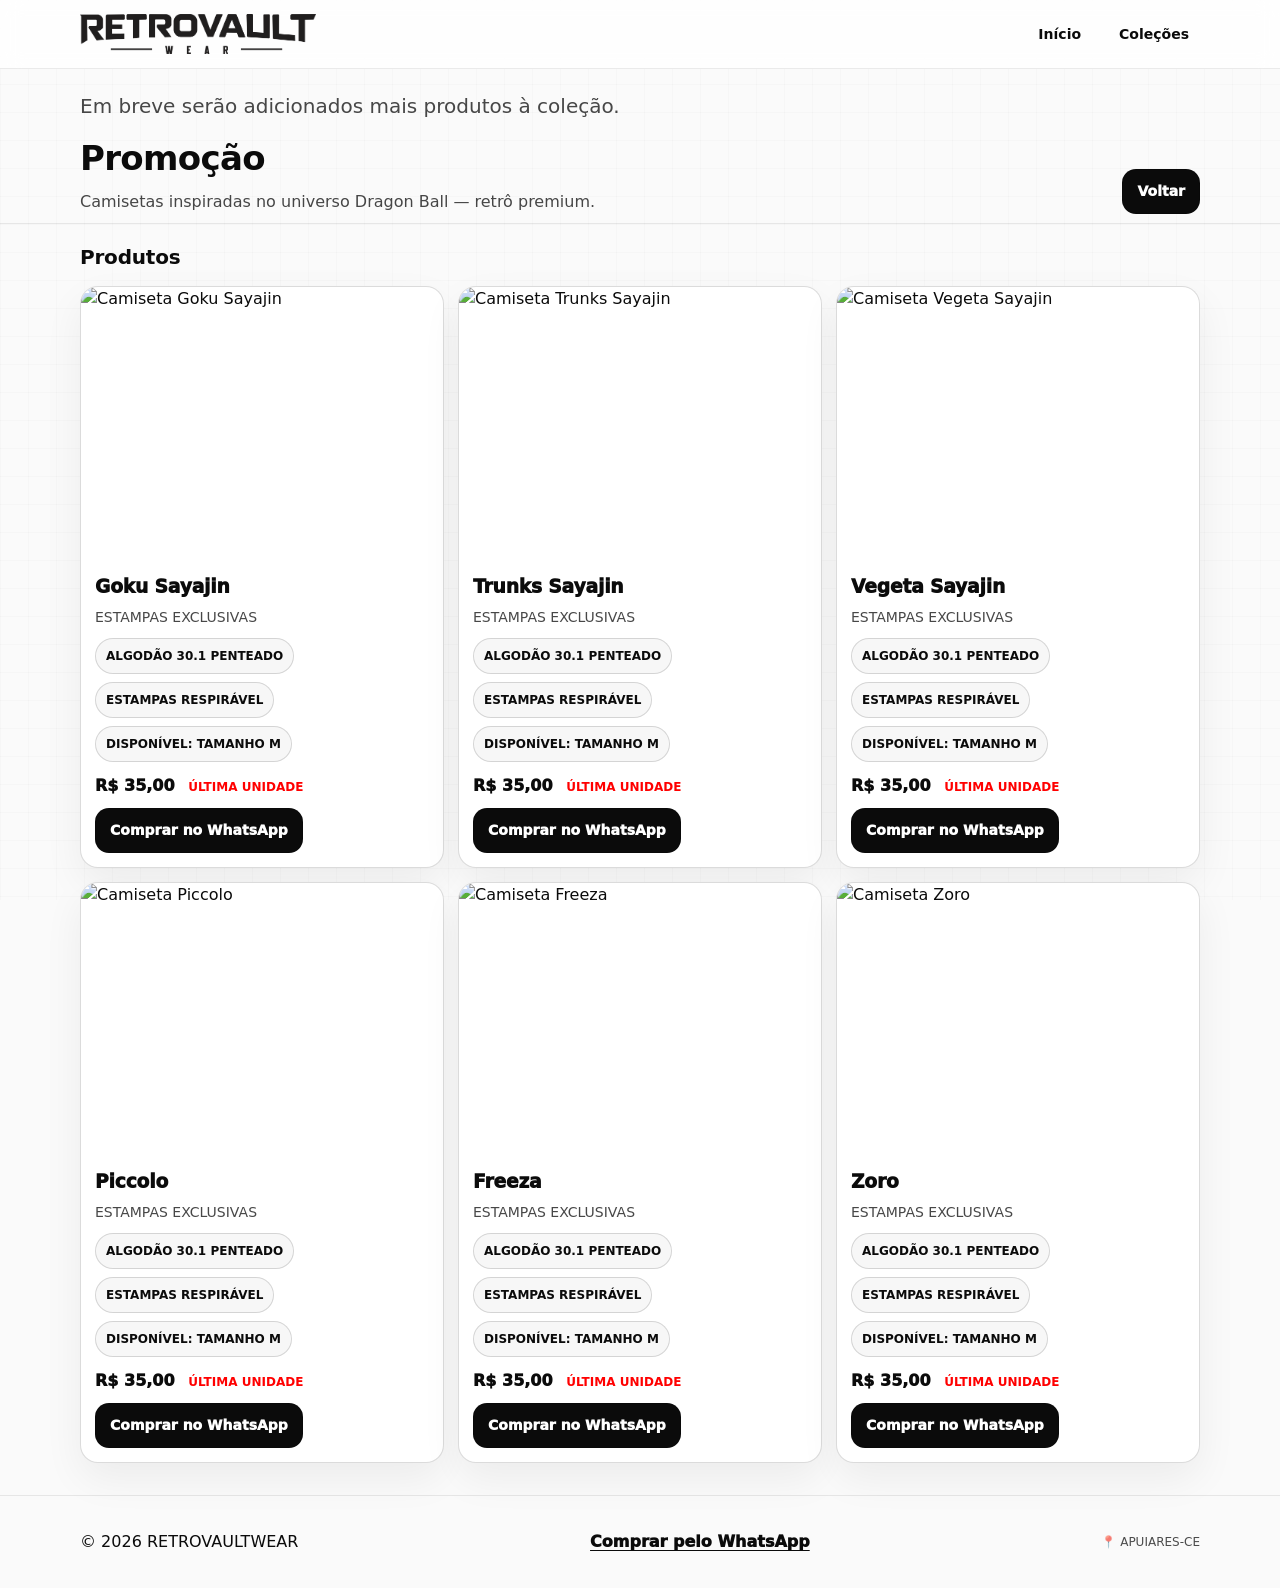
==== colecao.html @ 9330b997 "sim" ====
<!doctype html>
<html lang="pt-BR">
<head>
  <meta charset="utf-8" />
  <meta name="viewport" content="width=device-width,initial-scale=1" />
  <title>RETROVAULTWEAR — Coleção</title>

  <link rel="preconnect" href="https://fonts.googleapis.com">
  <link rel="preconnect" href="https://fonts.gstatic.com" crossorigin>
  <link href="https://fonts.googleapis.com/css2?family=Press+Start+2P&display=swap" rel="stylesheet">

  <link rel="stylesheet" href="style.css" />
</head>

<body>
  <header class="topbar">
    <div class="container topbar__inner">
      <a class="brand" href="index.html" aria-label="Ir para início">
        <img class="brand__logo" src="images/logo1.svg" alt="RETROVAULTWEAR">
      </a>

      <nav class="nav">
        <a class="nav__link" href="index.html">Início</a>
        <a class="nav__link" href="index.html#colecoes">Coleções</a>
      </nav>

      <button class="navToggle" id="navToggle" aria-label="Abrir menu">
        <span></span><span></span><span></span>
      </button>
    </div>

    <div class="navMobile" id="navMobile">
      <a class="navMobile__link" href="index.html">Início</a>
      <a class="navMobile__link" href="index.html#colecoes">Coleções</a>
    </div>
  </header>

  <section class="pageHead">
    <div class="container pageHead__inner">
      <div>
        <p class="kicker">Em breve serão adicionados mais produtos à coleção.</p>
        <h1 class="pageHead__title" id="collectionTitle">Carregando…</h1>
        <p class="pageHead__subtitle" id="collectionDesc">Aguarde.</p>
      </div>

      <a class="btn" href="index.html#colecoes">Voltar</a>
    </div>
  </section>

  <main class="container section">
    <div class="section__head">
      <h2 class="section__title">Produtos</h2>
      <p class="section__hint" id="collectionSizeHint"></p>
    </div>

    <div class="grid" id="productsGrid"></div>
  </main>

  <footer class="footer">
    <div class="container footer__inner">
      <p>© <span id="year"></span> RETROVAULTWEAR</p>
      <a class="footer__link" href="#" id="btnWhatsFooter">Comprar pelo WhatsApp</a>
      <p class="footer__addr">📍 APUIARES-CE</p>
    </div>
  </footer>

  <script src="app.js"></script>
</body>
</html>
---- style.css ----
/* =========================================================
   RETROVAULTWEAR — STYLE (premium clean + retro)
   ========================================================= */
*{ box-sizing:border-box; }
html,body{ height:100%; }
body{
  margin:0;
  font-family: ui-sans-serif, system-ui, -apple-system, Segoe UI, Roboto, Arial;
  color:#0b0b0b;
  background:#fafafa;
  line-height:1.5;
}
.container{ width:min(1120px, calc(100% - 32px)); margin:0 auto; }
a{ color:inherit; text-decoration:none; }

/* Topbar */
.topbar{
  position:sticky; top:0; z-index:50;
  background:rgba(255,255,255,.82);
  backdrop-filter: blur(10px);
  border-bottom:1px solid rgba(0,0,0,.08);
}
.topbar__inner{
  display:flex; align-items:center; justify-content:space-between;
  padding:14px 0; gap:12px;
}
.brand__pixel{ font-family:"Press Start 2P", system-ui; font-size:16px; letter-spacing:1px; }

.nav{ display:flex; gap:16px; align-items:center; }
.nav__link{
  font-weight:800; font-size:14px;
  padding:8px 10px; border-radius:10px; border:1px solid transparent;
}
.nav__link:hover{ border-color:rgba(0,0,0,.12); background:rgba(0,0,0,.03); }
.nav__link.is-active{ border-color:rgba(0,0,0,.14); background:rgba(0,0,0,.04); }

.navToggle{
  display:none;
  width:44px; height:44px;
  border:1px solid rgba(0,0,0,.12);
  background:rgba(255,255,255,.7);
  border-radius:12px;
  cursor:pointer;
  padding:10px;
  gap:4px;
  flex-direction:column;
  justify-content:center;
}
.navToggle span{ display:block; height:2px; background:#0b0b0b; border-radius:999px; }

.navMobile{ display:none; border-top:1px solid rgba(0,0,0,.08); background:rgba(255,255,255,.92); }
.navMobile.is-open{ display:block; }
.navMobile__link{
  display:block; padding:12px 16px;
  font-weight:900;
  border-bottom:1px solid rgba(0,0,0,.06);
}

.hero__inner{ position:relative; display:block; }
.hero__title{
  font-size: clamp(24px, 3.4vw, 44px);
  line-height:1.08;
  margin:0 0 12px;
  letter-spacing:-0.02em;
}
.hero__subtitle{ margin:0 0 18px; color:rgba(0,0,0,.75); font-size:16px; max-width:56ch; }
.hero__actions{ display:flex; gap:10px; flex-wrap:wrap; }

/* Sections */
.section{ padding:18px 0 32px; }
.section__head{
  display:flex; align-items:baseline; justify-content:space-between;
  gap:12px; flex-wrap:wrap; margin-bottom:14px;
}
.section__title{ margin:0; font-size:20px; letter-spacing:-0.01em; }
.section__hint{ margin:0; color:rgba(0,0,0,.68); font-size:14px; }

/* Grid / Cards */
.grid{ display:grid; grid-template-columns:repeat(3, 1fr); gap:14px; }
.card{
  border:1px solid rgba(0,0,0,.14);
  border-radius:18px;
  overflow:hidden;
  background:#fff;
  box-shadow: 0 16px 40px rgba(0,0,0,.06);
  transition: transform .18s ease, box-shadow .18s ease;
}
.card:hover{ transform: translateY(-2px); box-shadow: 0 20px 60px rgba(0,0,0,.10); }
.card__img{ width:100%; aspect-ratio:4/3; object-fit:cover; display:block; }
.card__body{ padding:14px; }
.card__title{ margin:0 0 6px; font-weight:1000; letter-spacing:-0.01em; }
.card__desc{ margin:0 0 10px; color:rgba(0,0,0,.72); font-size:14px; }

.badges{ display:flex; flex-wrap:wrap; gap:8px; }
.badge{
  display:inline-flex;
  padding:8px 10px;
  border-radius:999px;
  border:1px solid rgba(0,0,0,.14);
  background:rgba(0,0,0,.03);
  font-size:12px;
  font-weight:900;
}

.price{ font-weight:1000; font-size:16px; margin: 0 0 10px; }
.btnRow{ display:flex; gap:10px; flex-wrap:wrap; }

/* Botões */
.btn{
  display:inline-flex; align-items:center; justify-content:center;
  gap:8px;
  padding:11px 14px;
  border-radius:14px;
  border:1px solid rgba(0,0,0,.14);
  background:#0b0b0b; color:#fff;
  font-weight:1000; font-size:14px;
  cursor:pointer;
  transition: transform .15s ease, opacity .15s ease;
}
.btn:hover{ transform: translateY(-1px); }
.btn:active{ transform: translateY(0); opacity:.92; }
.btn--ghost{ background:#fff; color:#0b0b0b; }

/* Cabeçalho colecao */
.pageHead{ padding:22px 0 10px; position:relative; }
.pageHead::after{ content:""; position:absolute; left:0; right:0; bottom:0; height:1px; background:rgba(0,0,0,.08); }
.pageHead__inner{ display:flex; align-items:flex-end; justify-content:space-between; gap:12px; flex-wrap:wrap; }
.kicker{ margin:0 0 12px; font-family:"Montserrat", system-ui; font-size:20px; opacity:.75; }
.pageHead__title{ margin:0 0 6px; font-size: clamp(22px, 3vw, 34px); letter-spacing:-0.02em; }
.pageHead__subtitle{ margin:0; color:rgba(0,0,0,.72); }

/* Informações extras do produto */
.specs{ display:flex; flex-wrap:wrap; gap:8px; margin: 0 0 12px; }
.spec{
  display:inline-flex;
  padding:8px 10px;
  border-radius:999px;
  border:1px solid rgba(0,0,0,.14);
  background: rgba(0,0,0,.03);
  font-size:12px;
  font-weight:900;
}

/* Footer */
.footer{ border-top:1px solid rgba(0,0,0,.08); padding:18px 0; }
.footer__inner{ display:flex; align-items:center; justify-content:space-between; gap:12px; flex-wrap:wrap; }
.footer__link{ font-weight:1000; text-decoration:underline; text-underline-offset:3px; }

/* Responsivo */
@media (max-width: 920px){ .grid{ grid-template-columns: repeat(2,1fr); } }
@media (max-width: 640px){
  .nav{ display:none; }
  .navToggle{ display:flex; }
  .grid{ grid-template-columns: 1fr; }
  .brand__pixel{ font-size:14px; }
}
/* =========================================================
   FUNDO RETRÔ — GRID NA PÁGINA INTEIRA
   (cole no FINAL do style.css)
   ========================================================= */

body::before{
  content:"";
  position: fixed;
  inset: 0;
  pointer-events: none;
  z-index: 0;
  background:
    linear-gradient(rgba(0,0,0,.03) 1px, transparent 1px) 0 0/28px 28px,
    linear-gradient(90deg, rgba(0,0,0,.03) 1px, transparent 1px) 0 0/28px 28px;
  opacity: .6;
}

/* Garante que o conteúdo fique acima do grid */
body > *{
  position: relative;
  z-index: 1;
}
.brand__logo{
  height: 40px;      /* tamanho do logo */
  width: auto;
  display: block;
image-rendering: auto; /* deixa suave e definido */}

@media (max-width: 640px){
  .brand__logo{
    height: 35px;
  }
}
.footer__left{
  display:flex;
  flex-direction:column;
  gap:4px;
}

.footer__copy{
  margin:0;
  font-weight:1000;
}

.footer__addr{
  margin:0;
  font-size:12px;
  color: rgba(0,0,0,.70);
}

.last-unit{
  color: red;
  font-weight: bold;
  font-size: 12px;
  margin-left: 8px;
  animation: piscar 1.5s infinite;
}

@keyframes piscar{
  0%{opacity:1;}
  50%{opacity:0;}
  100%{opacity:1;}
}
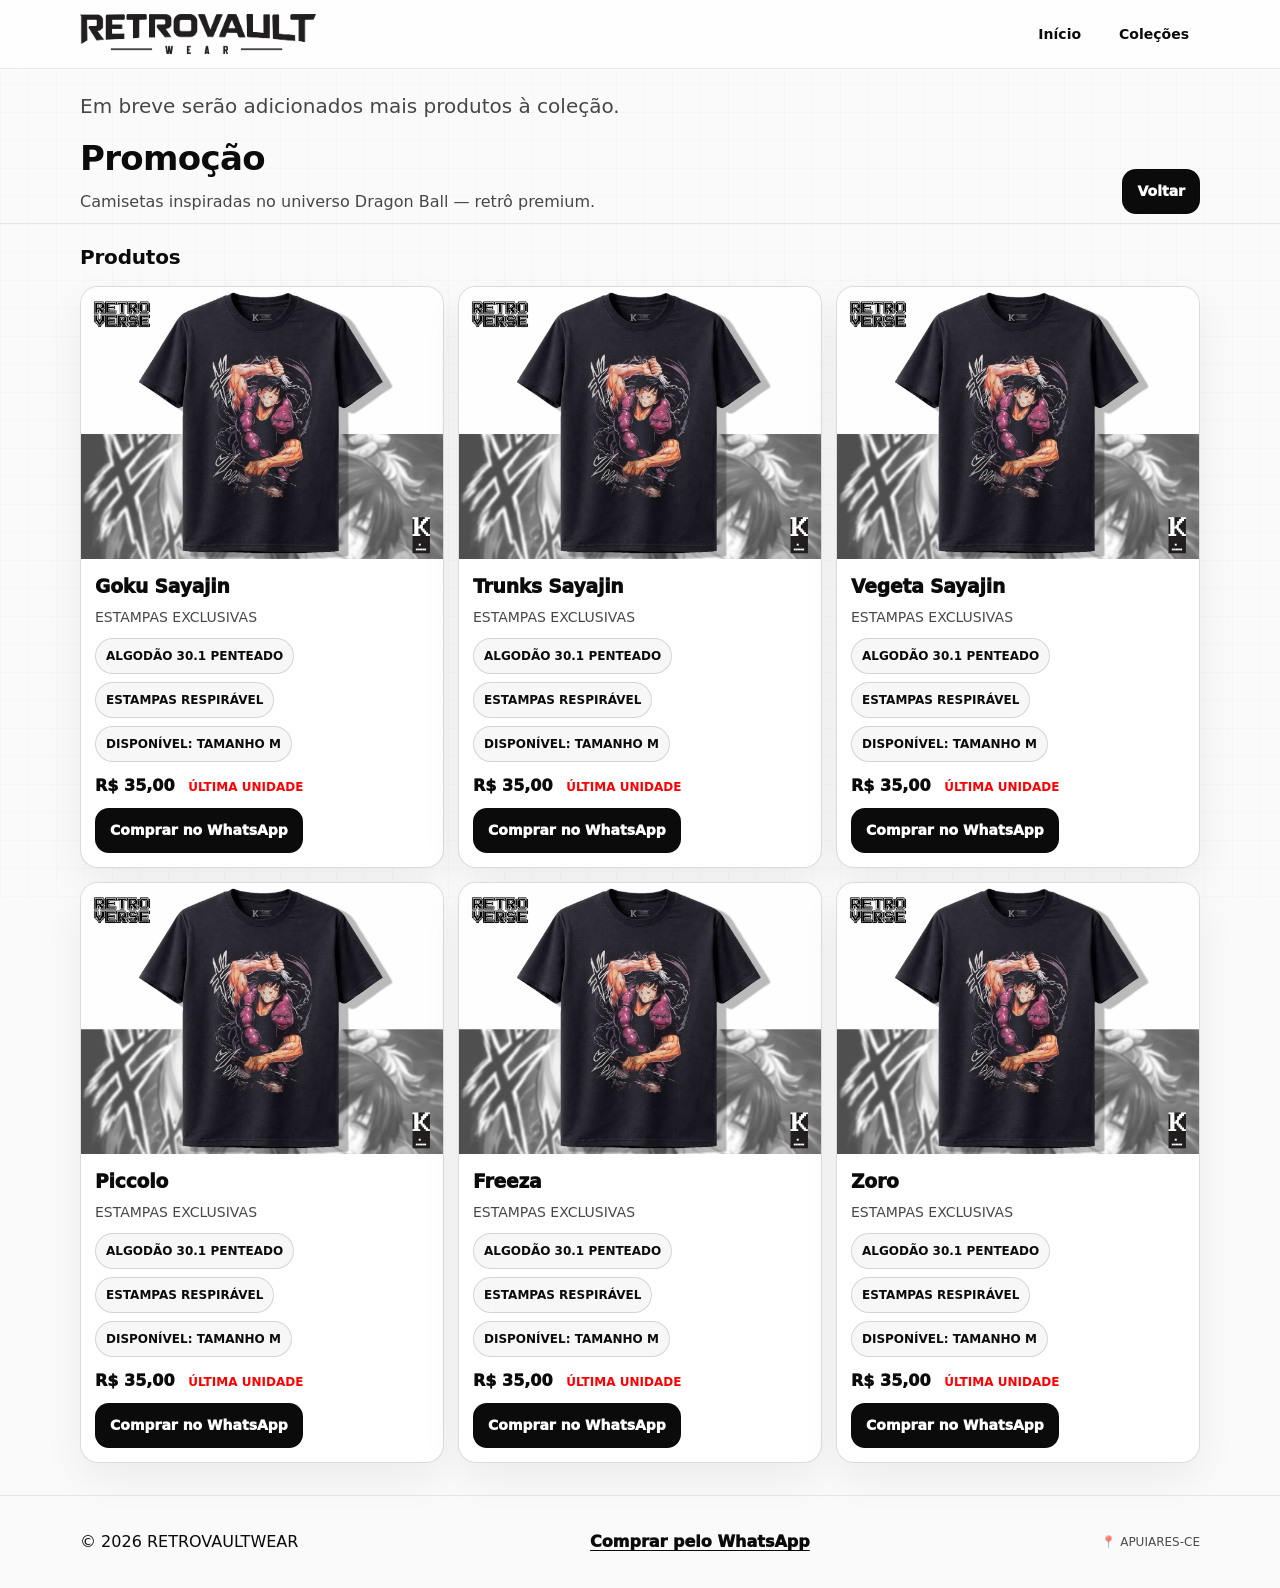
==== commit 54ad4e4d: "Update colecao.html" ====
--- a/colecao.html
+++ b/colecao.html
@@ -4,6 +4,16 @@
   <meta charset="utf-8" />
   <meta name="viewport" content="width=device-width,initial-scale=1" />
   <title>RETROVAULTWEAR — Coleção</title>
+
+<link rel="icon" type="image/png" sizes="32x32" href="/favicon-32x32.png">
+
+<link rel="icon" type="image/png" sizes="16x16" href="/favicon-16x16.png">
+
+<link rel="apple-touch-icon" sizes="180x180" href="/apple-touch-icon.png">
+
+<link rel="icon" type="image/png" sizes="192x192" href="/android-chrome-192x192.png">
+
+<link rel="icon" type="image/png" sizes="512x512" href="/android-chrome-512x512.png">
 
   <link rel="preconnect" href="https://fonts.googleapis.com">
   <link rel="preconnect" href="https://fonts.gstatic.com" crossorigin>
--- a/style.css
+++ b/style.css
@@ -216,4 +216,17 @@
   0%{opacity:1;}
   50%{opacity:0;}
   100%{opacity:1;}
+}
+
+a:focus,
+a:active,
+button:focus,
+button:active {
+outline: none;
+box-shadow: none;
+}
+
+/* remove highlight no mobile */
+*{
+-webkit-tap-highlight-color: transparent;
 }
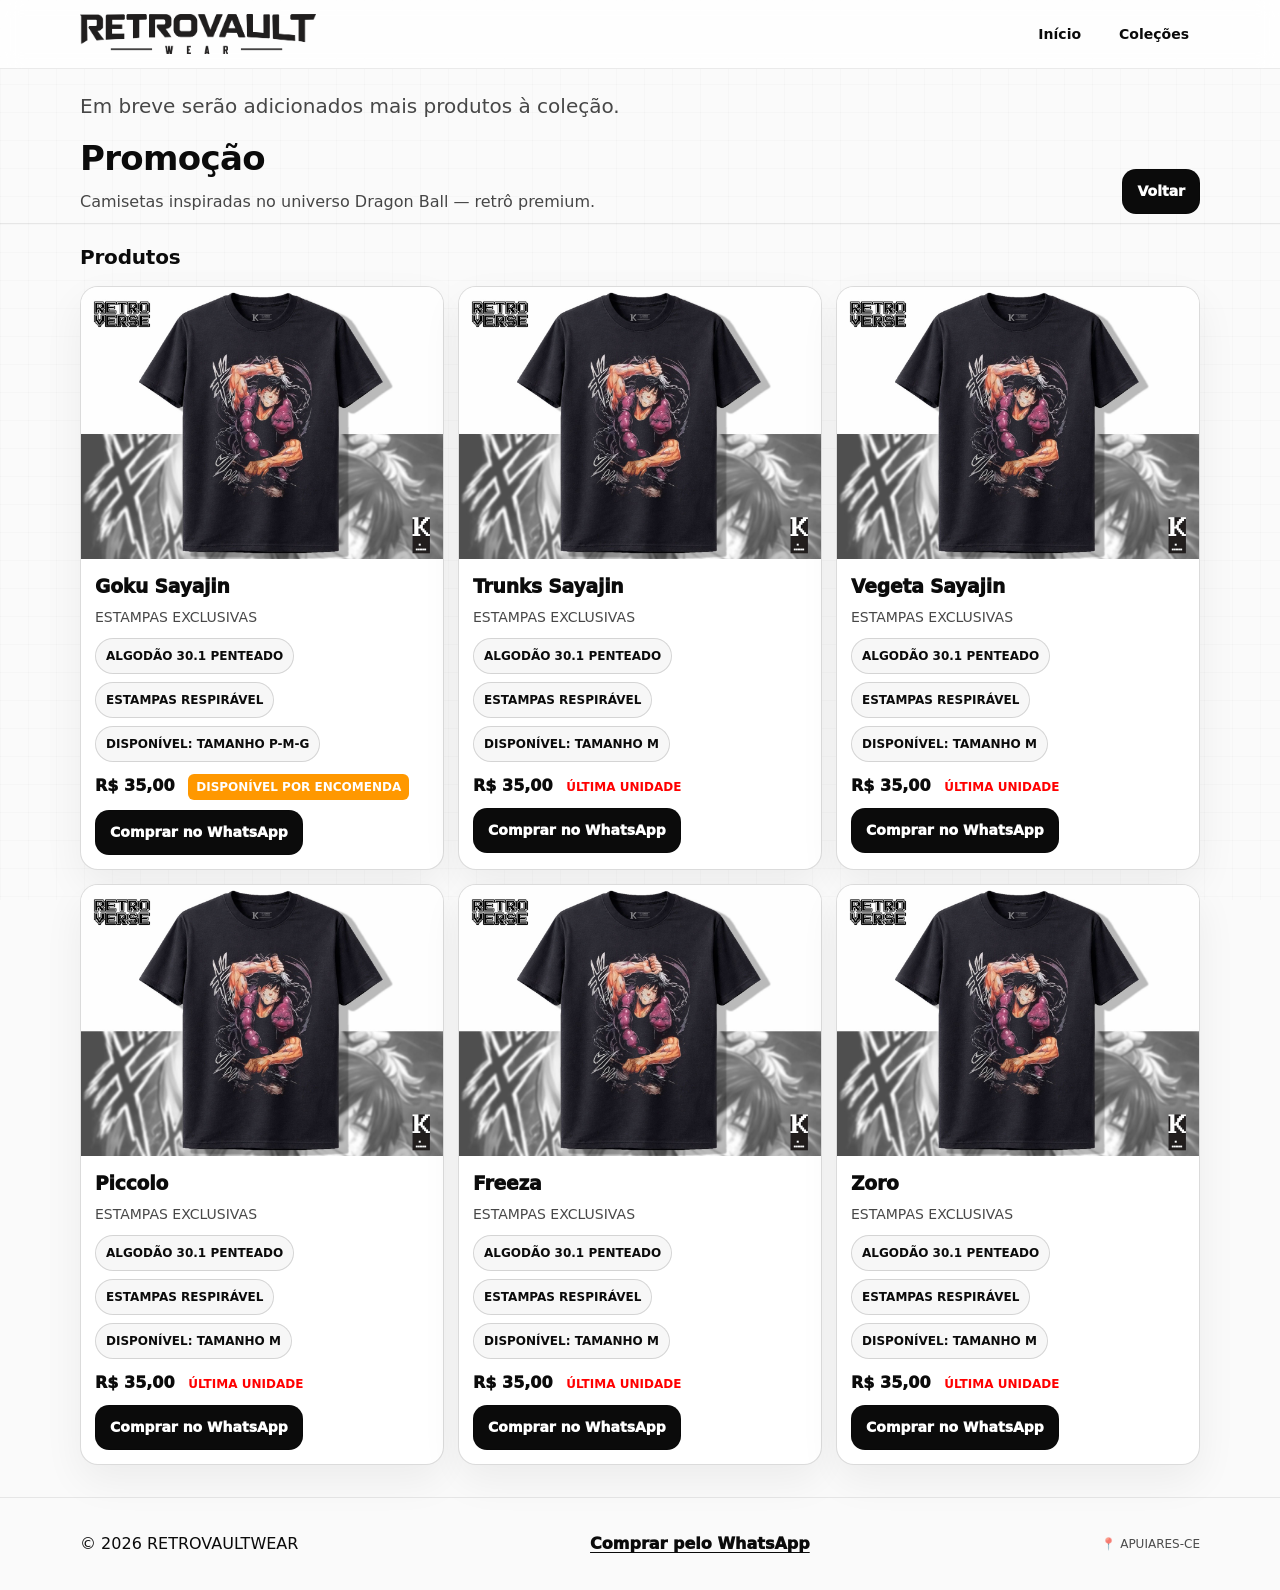
==== commit 65e9ac90: "Update colecao.html" ====
--- a/colecao.html
+++ b/colecao.html
@@ -1,6 +1,12 @@
 <!doctype html>
 <html lang="pt-BR">
 <head>
+
+<meta name="description" content="Camisetas retrô inspiradas em games e animes clássicos, cultura pop e estética vintage. Descubra a coleção RetroVaultWear.">
+<meta property="og:title" content="RETROVAULTWEAR">
+<meta property="og:description" content="Camisetas retrô inspiradas em games e animes clássicos">
+<meta property="og:image" content="images/banner.png">
+<meta property="og:type" content="website">
   <meta charset="utf-8" />
   <meta name="viewport" content="width=device-width,initial-scale=1" />
   <title>RETROVAULTWEAR — Coleção</title>
@@ -20,6 +26,17 @@
   <link href="https://fonts.googleapis.com/css2?family=Press+Start+2P&display=swap" rel="stylesheet">
 
   <link rel="stylesheet" href="style.css" />
+
+  <!-- Google tag (gtag.js) -->
+<script async src="https://www.googletagmanager.com/gtag/js?id=G-M74ZZ31YEF"></script>
+<script>
+  window.dataLayer = window.dataLayer || [];
+  function gtag(){dataLayer.push(arguments);}
+  gtag('js', new Date());
+
+  gtag('config', 'G-M74ZZ31YEF');
+</script>
+  
 </head>
 
 <body>
--- a/style.css
+++ b/style.css
@@ -229,4 +229,15 @@
 /* remove highlight no mobile */
 *{
 -webkit-tap-highlight-color: transparent;
-}+}
+
+.preorder{
+  display:inline-block;
+  margin-left:8px;
+  padding:4px 8px;
+  font-size:12px;
+  font-weight:bold;
+  color:#fff;
+  background:#ff9800;
+  border-radius:6px;
+}
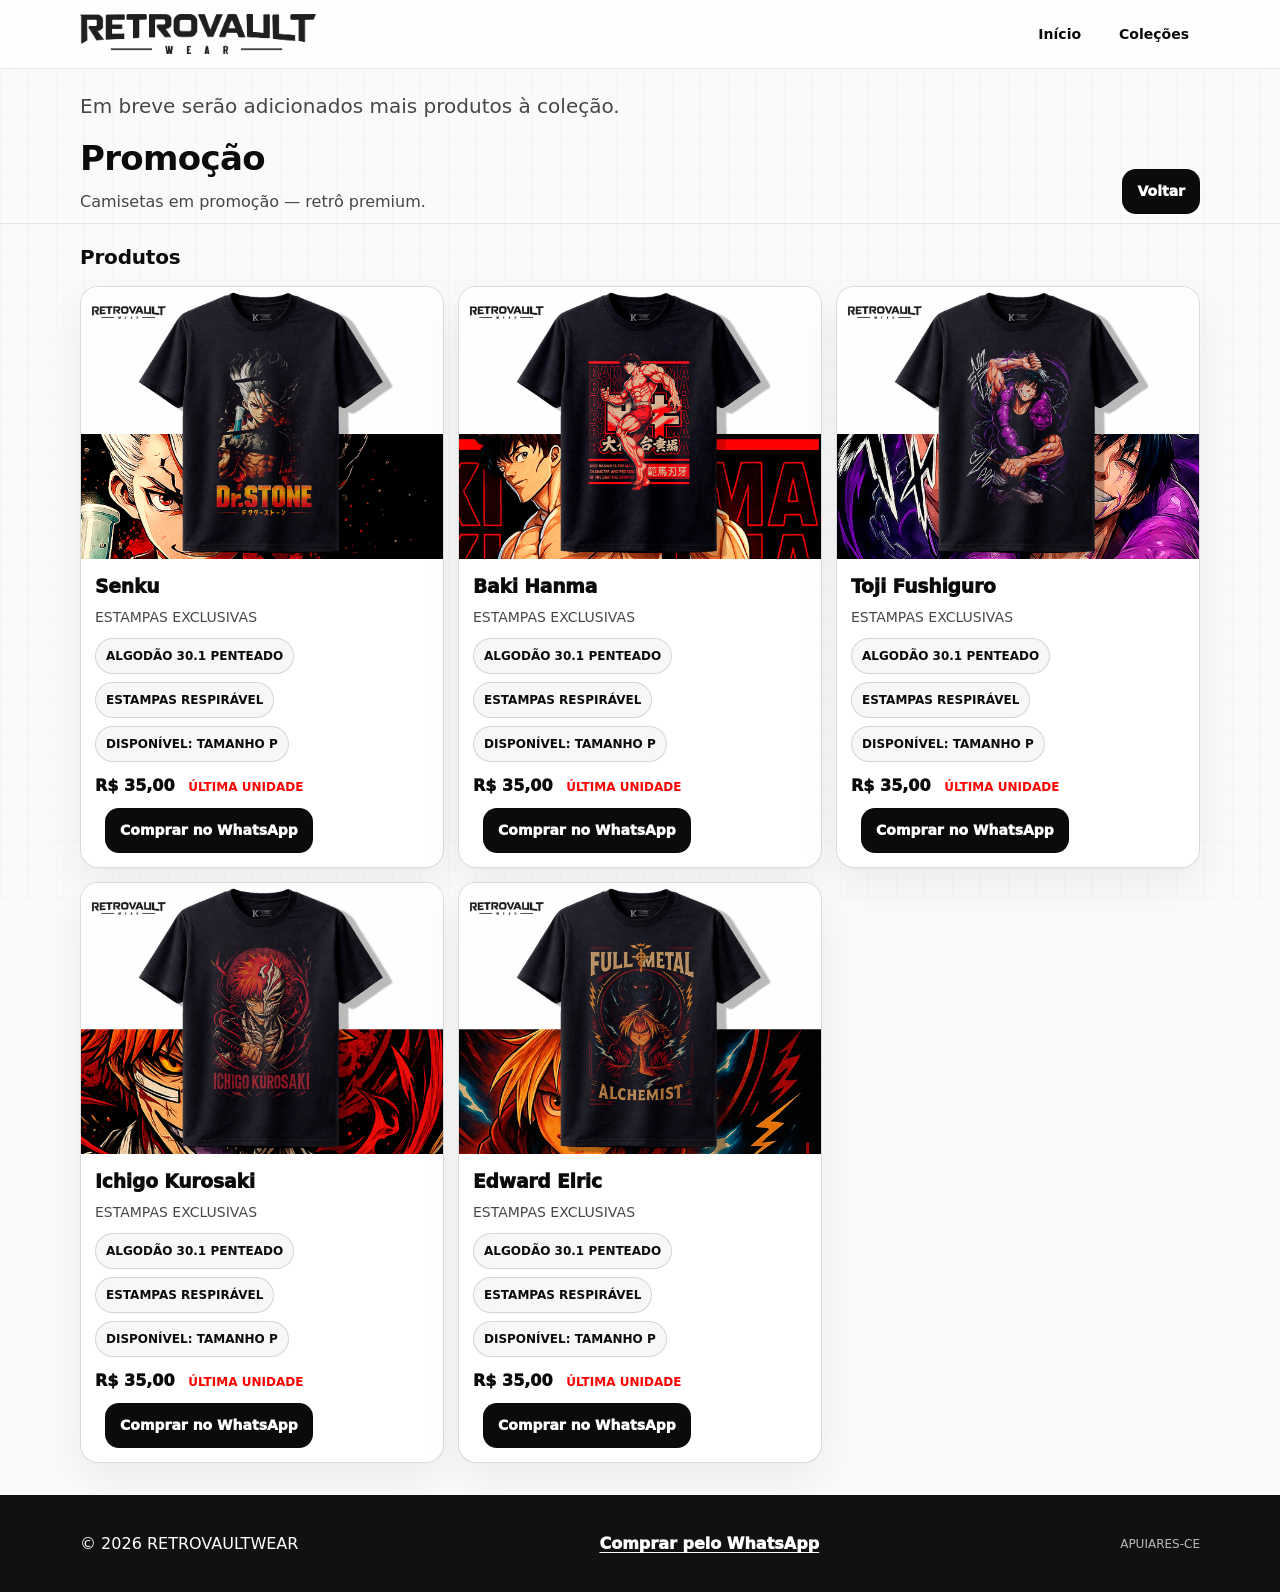
==== commit 1ce1fd06: "Add files via upload" ====
--- a/colecao.html
+++ b/colecao.html
@@ -5,7 +5,7 @@
 <meta name="description" content="Camisetas retrô inspiradas em games e animes clássicos, cultura pop e estética vintage. Descubra a coleção RetroVaultWear.">
 <meta property="og:title" content="RETROVAULTWEAR">
 <meta property="og:description" content="Camisetas retrô inspiradas em games e animes clássicos">
-<meta property="og:image" content="images/banner.png">
+<meta property="og:image" content="https://retrovaultwear.com.br/images/banner.png">
 <meta property="og:type" content="website">
   <meta charset="utf-8" />
   <meta name="viewport" content="width=device-width,initial-scale=1" />
@@ -87,7 +87,7 @@
     <div class="container footer__inner">
       <p>© <span id="year"></span> RETROVAULTWEAR</p>
       <a class="footer__link" href="#" id="btnWhatsFooter">Comprar pelo WhatsApp</a>
-      <p class="footer__addr">📍 APUIARES-CE</p>
+      <p class="footer__addr">APUIARES-CE</p>
     </div>
   </footer>
 
--- a/style.css
+++ b/style.css
@@ -201,7 +201,7 @@
 .footer__addr{
   margin:0;
   font-size:12px;
-  color: rgba(0,0,0,.70);
+  color: rgba(255, 255, 255, 0.7);
 }
 
 .last-unit{
@@ -241,3 +241,287 @@
   background:#ff9800;
   border-radius:6px;
 }
+
+/* =========================
+   PAGINA PRODUTO
+   ========================= */
+
+.produtoPage{
+  display:flex;
+  justify-content:center;
+  align-items:center;
+  min-height:80vh;
+  padding:40px 20px;
+}
+
+.produtoCard{
+  display:flex;
+  gap:40px;
+  max-width:1000px;
+  background:#1d1d1d;
+  border:1px solid #505050;
+  border-radius:10px;
+  padding:30px;
+}
+
+.produtoImgBox{
+  flex:1;
+  display:flex;
+  flex-direction:column;
+  align-items:center;
+}
+.produtoImgBox img{
+  max-width:350px;
+  border-radius:8px;
+  border:1px solid #666666;
+}
+
+.produtoInfo{
+  flex:1;
+}
+
+.produtoDesc{
+  color:#c5c4c4;
+  margin:10px 0 20px;
+}
+
+.produtoSpecs{
+  display:flex;
+  flex-direction:column;
+  gap:6px;
+  margin-bottom:20px;
+  font-size:14px;
+}
+
+.produtoPreco{
+  font-size:24px;
+  font-weight:bold;
+  margin-bottom:20px;
+}
+
+/* =========================
+   PRODUTO RESPONSIVO
+   ========================= */
+
+@media (max-width: 768px){
+
+.miniaturas img{
+  width:55px;
+  height:55px;
+}
+
+  .produtoCard{
+    flex-direction: column;
+    align-items: center;
+    text-align: center;
+    padding: 20px;
+  }
+
+  .produtoImgBox{
+    width: 100%;
+  }
+
+  .produtoImgBox img{
+    width: 100%;
+    max-width: 420px;
+  }
+
+  .produtoInfo{
+    width: 100%;
+  }
+
+  .produtoPreco{
+    font-size: 26px;
+  }
+
+  #btnWhats,
+  #btnShare{
+    width: 100%;
+    display: block;
+    padding: 14px;
+    font-size: 16px;
+  }
+
+}
+
+/* =========================
+   TEXTO PAGINA PRODUTO
+   ========================= */
+
+.produtoPage{
+  color: #fff;
+}
+
+.produtoPage h1{
+  color: #fff;
+}
+
+.produtoPage p{
+  color: #ddd;
+}
+
+.produtoPage .produtoSpecs span{
+  color: #ddd;
+}
+
+.produtoPage .produtoPreco{
+  color: #fff;
+}
+
+/* =========================
+   botão volta produto
+   ========================= */
+.produtoCard{
+  position: relative;
+}
+
+.btnVoltar{
+  position: absolute;
+  top:20px;
+  right:20px;
+
+  color:white;
+  text-decoration:none;
+  font-size:14px;
+
+  background:#222;
+  padding:8px 14px;
+  border-radius:6px;
+  border:1px solid #333;
+}
+
+.btnVoltar:hover{
+  background:#333;
+}
+
+/* ZOOM IMAGEM */
+
+/* ZOOM IMAGEM */
+
+#zoomOverlay{
+  position:fixed;
+  top:0;
+  left:0;
+  width:100%;
+  height:100%;
+  background:rgba(0,0,0,0.9);
+  display:none;
+  justify-content:center;
+  align-items:center;
+  z-index:9999;
+}
+
+#zoomOverlay img{
+  width:90vw;
+  height:auto;
+  max-height:90vh;
+  max-width:none;
+  object-fit:contain;
+  border-radius:8px;
+}
+
+.produtoImgBox img{
+  cursor:zoom-in;
+}
+
+.miniaturas {
+  display: flex;
+  gap: 8px;
+  margin-top: 10px;
+  justify-content: center;
+}
+
+.miniaturas img {
+  width: 60px;
+  height: 60px;
+  object-fit: cover;
+  cursor: pointer;
+  border-radius: 6px;
+  border: 2px solid transparent;
+}
+
+.miniaturas img:hover {
+  border: 2px solid #fff;
+}
+
+.miniaturas{
+  display:flex;
+  gap:10px;
+  margin-top:15px;
+  justify-content:center;
+  flex-wrap:wrap;
+}
+
+.miniaturas img{
+  width:65px;
+  height:65px;
+  object-fit:cover;
+  cursor:pointer;
+  border-radius:6px;
+  border:2px solid transparent;
+  transition:0.2s;
+}
+
+.miniaturas img:hover{
+  border:2px solid #fff;
+  transform:scale(1.05);
+}
+
+.miniaturas img.ativa{
+  border:2px solid #ffffff;
+}
+
+.footer {
+  background: #111;
+  color: #fff;
+  padding: 20px 10px;
+}
+
+.footer__inner {
+  display: flex;
+  justify-content: space-between;
+  align-items: center;
+  max-width: 1200px;
+  margin: 0 auto;
+  gap: 10px;
+}
+
+.footer__col {
+  display: flex;
+  flex-direction: column;
+  gap: 5px;
+}
+
+/* Botão TikTok */
+.tiktok-link {
+  color: #fff;
+  background: #000;
+  padding: 8px 14px;
+  border-radius: 8px;
+  text-decoration: none;
+  font-weight: bold;
+  display: inline-flex;
+  align-items: center;
+  transition: 0.3s;
+}
+
+.tiktok-link:hover {
+  background: #ff0050;
+}
+
+/* 🔥 RESPONSIVO MOBILE */
+@media (max-width: 600px) {
+  .footer__inner {
+    flex-direction: column;
+    text-align: center;
+  }
+
+  .footer__col {
+    align-items: center;
+  }
+
+  .tiktok-link {
+    width: 100%;
+    justify-content: center;
+  }
+}
